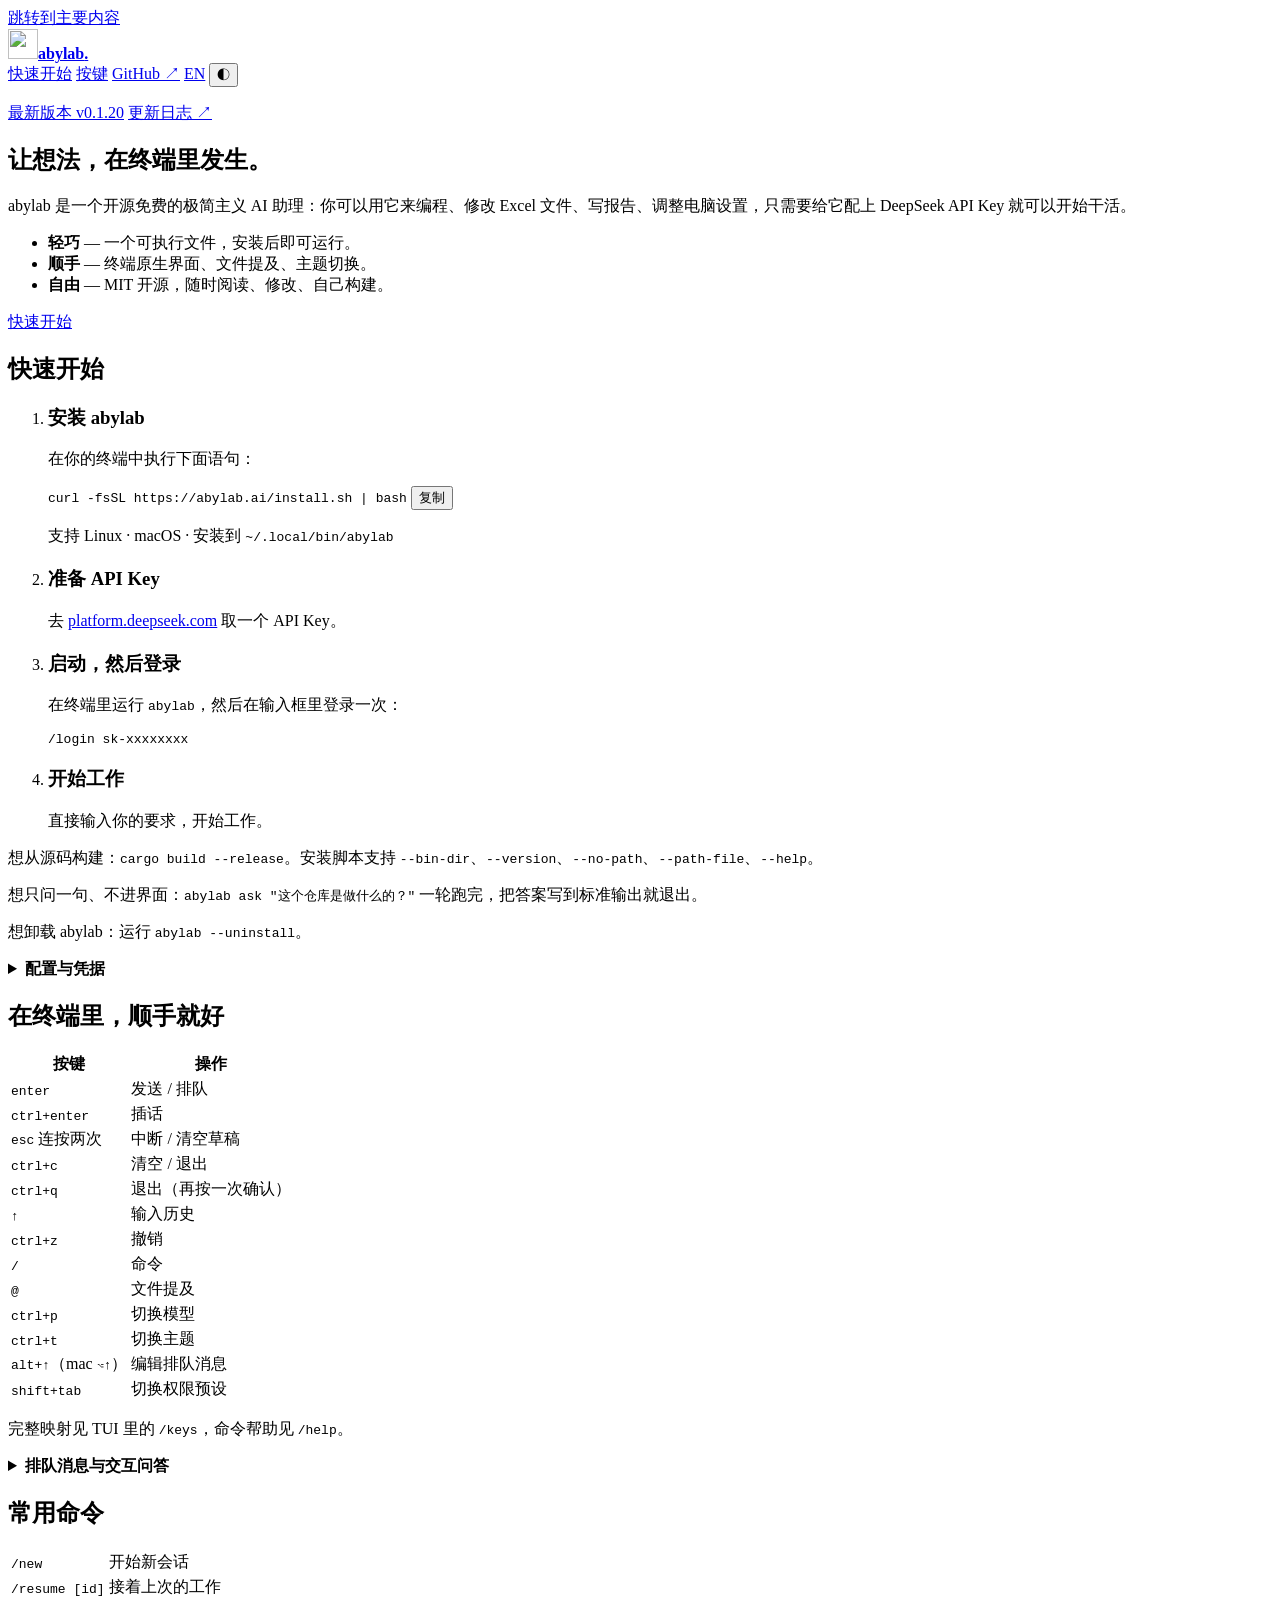
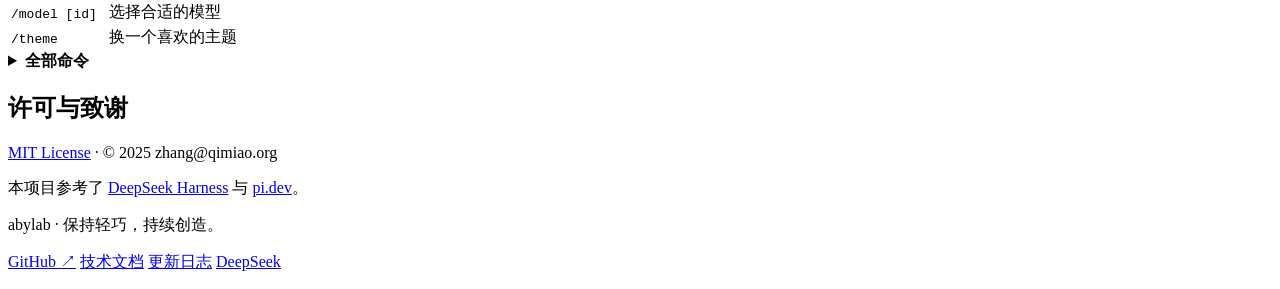
==== site/index.html @ 1bea9beb "Name the current release in the READMEs and on the homepage The READMEs gain a latest-release badge " ====
<!DOCTYPE html>
<html lang="zh-CN">
<head>
<meta charset="utf-8">
<meta name="viewport" content="width=device-width, initial-scale=1">
<title>abylab — 开源免费的极简主义 AI 助理</title>
<meta name="description" content="abylab 是一个开源免费的极简主义 AI 助理：装完就是一个可执行文件，没有依赖，启动飞快。">
<link rel="canonical" href="https://abylab.ai/">
<link rel="alternate" hreflang="en" href="https://abylab.ai/en/">
<link rel="icon" href="/favicon.svg" type="image/svg+xml">
<meta name="theme-color" content="#f6f7f2">
<meta property="og:type" content="website">
<meta property="og:url" content="https://abylab.ai/">
<meta property="og:title" content="abylab — 开源免费的极简主义 AI 助理">
<meta property="og:description" content="一个可执行文件，没有依赖，启动飞快，开源免费。">
<meta property="og:locale" content="zh_CN">
<link rel="stylesheet" href="/vendor/pico.min.css">
<link rel="stylesheet" href="/styles.css">
<script>try{var t=localStorage.getItem("theme");if(t==="dark"||t==="light")document.documentElement.dataset.theme=t}catch(e){}</script>
</head>
<body>
<a class="skip-link" href="#main">跳转到主要内容</a>
<header class="container site-header">
  <a href="/" class="brand" aria-label="abylab 首页"><img src="/favicon.svg" width="30" height="30" alt=""><strong>abylab<span class="brand-dot">.</span></strong></a>
  <nav class="site-nav" aria-label="主导航">
    <a href="#start">快速开始</a>
    <a href="#keys">按键</a>
    <a class="github-link" href="https://github.com/zhang0098/abylab" rel="noopener">GitHub ↗</a>
    <a href="/en/" hreflang="en" lang="en">EN</a>
    <button type="button" id="theme-toggle" class="theme-toggle" aria-label="切换深色 / 浅色" data-label-dark="切换到深色" data-label-light="切换到浅色">◐</button>
  </nav>
</header>

<main id="main" class="container">
  <section class="hero" aria-labelledby="hero-title">
    <p class="version-line">
      <a class="version-chip" href="https://github.com/zhang0098/abylab/releases/latest" rel="noopener">最新版本 <span class="version-number" data-latest-version>v0.1.20</span></a>
      <a class="version-changelog" href="https://github.com/zhang0098/abylab/blob/main/CHANGELOG.md" rel="noopener">更新日志 ↗</a>
    </p>
    <h1 id="hero-title">让想法，在终端里发生。</h1>
    <p class="lead">abylab 是一个开源免费的极简主义 AI 助理：你可以用它来编程、修改 Excel 文件、写报告、调整电脑设置，只需要给它配上 DeepSeek API Key 就可以开始干活。</p>
    <ul class="bullets">
      <li><strong>轻巧</strong> — 一个可执行文件，安装后即可运行。</li>
      <li><strong>顺手</strong> — 终端原生界面、文件提及、主题切换。</li>
      <li><strong>自由</strong> — MIT 开源，随时阅读、修改、自己构建。</li>
    </ul>
    <a class="button-primary" href="#start">快速开始</a>
  </section>

  <section id="start" aria-labelledby="start-title">
    <h2 id="start-title">快速开始</h2>
    <ol class="steps">
      <li>
        <h3>安装 abylab</h3>
        <p>在你的终端中执行下面语句：</p>
        <div class="install">
          <code id="install-cmd">curl -fsSL https://abylab.ai/install.sh | bash</code>
          <button type="button" class="copy" data-copy="#install-cmd" data-copied="已复制" data-copy-error="请手动复制">复制</button>
        </div>
        <p class="note">支持 Linux · macOS · 安装到 <code>~/.local/bin/abylab</code></p>
      </li>
      <li>
        <h3>准备 API Key</h3>
        <p>去 <a href="https://platform.deepseek.com/" rel="noopener">platform.deepseek.com</a> 取一个 API Key。</p>
      </li>
      <li>
        <h3>启动，然后登录</h3>
        <p>在终端里运行 <code>abylab</code>，然后在输入框里登录一次：</p>
        <pre><code>/login sk-xxxxxxxx</code></pre>
      </li>
      <li>
        <h3>开始工作</h3>
        <p>直接输入你的要求，开始工作。</p>
      </li>
    </ol>
    <div class="notes">
      <p>想从源码构建：<code>cargo build --release</code>。安装脚本支持 <code>--bin-dir</code>、<code>--version</code>、<code>--no-path</code>、<code>--path-file</code>、<code>--help</code>。</p>
      <p>想只问一句、不进界面：<code>abylab ask "这个仓库是做什么的？"</code> 一轮跑完，把答案写到标准输出就退出。</p>
      <p>想卸载 abylab：运行 <code>abylab --uninstall</code>。</p>
    </div>
    <details>
      <summary><strong>配置与凭据</strong></summary>
      <p><code>/login</code> 存下就生效，不用重启。API Key 写入 <code>~/.abylab/.credentials.yaml</code>（0600，仅属主可读）。凭据永远不从环境变量读：abylab 不读 <code>DEEPSEEK_API_KEY</code>，也不读任何别的凭据环境变量；<code>--api-key &lt;key&gt;</code> 只是本次运行的覆盖项，永远不会落盘。</p>
      <p>你的偏好存在 <code>$ABYLAB_HOME/settings.json</code>：界面语言（默认中文）、模型、推理强度、权限预设，以及外观（明暗 + 主题包）。命令行开关只覆盖本次运行。</p>
    </details>
  </section>

  <section id="keys" aria-labelledby="keys-title">
    <h2 id="keys-title">在终端里，顺手就好</h2>
    <div class="table-wrap">
      <table class="table-keys">
        <thead><tr><th scope="col">按键</th><th scope="col">操作</th></tr></thead>
        <tbody>
          <tr><td><kbd>enter</kbd></td><td>发送 / 排队</td></tr>
          <tr><td><kbd>ctrl+enter</kbd></td><td>插话</td></tr>
          <tr><td><kbd>esc</kbd> 连按两次</td><td>中断 / 清空草稿</td></tr>
          <tr><td><kbd>ctrl+c</kbd></td><td>清空 / 退出</td></tr>
          <tr><td><kbd>ctrl+q</kbd></td><td>退出（再按一次确认）</td></tr>
          <tr><td><kbd>↑</kbd></td><td>输入历史</td></tr>
          <tr><td><kbd>ctrl+z</kbd></td><td>撤销</td></tr>
          <tr><td><kbd>/</kbd></td><td>命令</td></tr>
          <tr><td><kbd>@</kbd></td><td>文件提及</td></tr>
          <tr><td><kbd>ctrl+p</kbd></td><td>切换模型</td></tr>
          <tr><td><kbd>ctrl+t</kbd></td><td>切换主题</td></tr>
          <tr><td><kbd>alt+↑</kbd>（mac <kbd>⌥↑</kbd>）</td><td>编辑排队消息</td></tr>
          <tr><td><kbd>shift+tab</kbd></td><td>切换权限预设</td></tr>
        </tbody>
      </table>
    </div>
    <p class="note">完整映射见 TUI 里的 <code>/keys</code>，命令帮助见 <code>/help</code>。</p>
    <details>
      <summary><strong>排队消息与交互问答</strong></summary>
      <p><kbd>alt+↑</kbd> 只在有排队消息、草稿为空时打开列表：<kbd>↑/↓</kbd> 选择 · <kbd>enter</kbd> 编辑 · <kbd>ctrl+enter</kbd> 把这条插话进正在跑的轮次 · <kbd>ctrl+d</kbd> 删除（同一行按两次）。</p>
      <p>任务执行中，abylab 可以弹出问题并等待你的回答。问题可以是是/否、多个选项的单选或多选，也可以直接输入文字；用 <kbd>↑/↓</kbd> 选择、空格切换多选、<kbd>enter</kbd> 提交、<kbd>esc</kbd> 取消。</p>
    </details>
  </section>

  <section id="commands" aria-labelledby="commands-title">
    <h2 id="commands-title">常用命令</h2>
    <div class="table-wrap">
      <table>
        <tbody>
          <tr><td><code>/new</code></td><td>开始新会话</td></tr>
          <tr><td><code>/resume [id]</code></td><td>接着上次的工作</td></tr>
          <tr><td><code>/model [id]</code></td><td>选择合适的模型</td></tr>
          <tr><td><code>/theme</code></td><td>换一个喜欢的主题</td></tr>
        </tbody>
      </table>
    </div>
    <details>
      <summary><strong>全部命令</strong></summary>
      <div class="command-groups">
        <div class="command-group">
          <h4>会话与任务</h4>
          <p><code>/new</code> <code>/resume [id]</code> <code>/delete</code> <code>/compact</code> <code>/goal</code> <code>/clear</code></p>
        </div>
        <div class="command-group">
          <h4>模型与权限</h4>
          <p><code>/model [id]</code> <code>/effort [off|low|high|max]</code> <code>/permission [preset]</code></p>
        </div>
        <div class="command-group">
          <h4>输入与外观</h4>
          <p><code>/vim [on|off]</code> <code>/image &lt;path&gt; [text]</code> <code>/clip [text]</code> <code>/theme [dark|light|pack]</code> <code>/lang [zh|en]</code></p>
        </div>
        <div class="command-group">
          <h4>帮助与扩展</h4>
          <p><code>/help</code> <code>/keys</code> <code>/status</code> <code>/skill &lt;name&gt; [args]</code> <code>/quit</code></p>
        </div>
      </div>
    </details>
  </section>

  <section id="license" aria-labelledby="license-title">
    <h2 id="license-title">许可与致谢</h2>
    <p><a href="https://github.com/zhang0098/abylab/blob/main/LICENSE" rel="noopener">MIT License</a> · © 2025 zhang@qimiao.org</p>
    <p>本项目参考了 <a href="https://github.com/deepseek-ai/deepseek-harness" rel="noopener">DeepSeek Harness</a> 与 <a href="https://pi.dev/" rel="noopener">pi.dev</a>。</p>
  </section>
</main>

<footer class="container site-footer">
  <p>abylab · 保持轻巧，持续创造。</p>
  <nav class="footer-links" aria-label="相关链接">
    <a href="https://github.com/zhang0098/abylab" rel="noopener">GitHub ↗</a>
    <a href="https://github.com/zhang0098/abylab/blob/main/TECH.md" rel="noopener">技术文档</a>
    <a href="https://github.com/zhang0098/abylab/blob/main/CHANGELOG.md" rel="noopener">更新日志</a>
    <a href="https://platform.deepseek.com/" rel="noopener">DeepSeek</a>
  </nav>
</footer>
<p id="copy-status" class="sr-only" role="status" aria-live="polite"></p>
<script src="/app.js" defer></script>
</body>
</html>
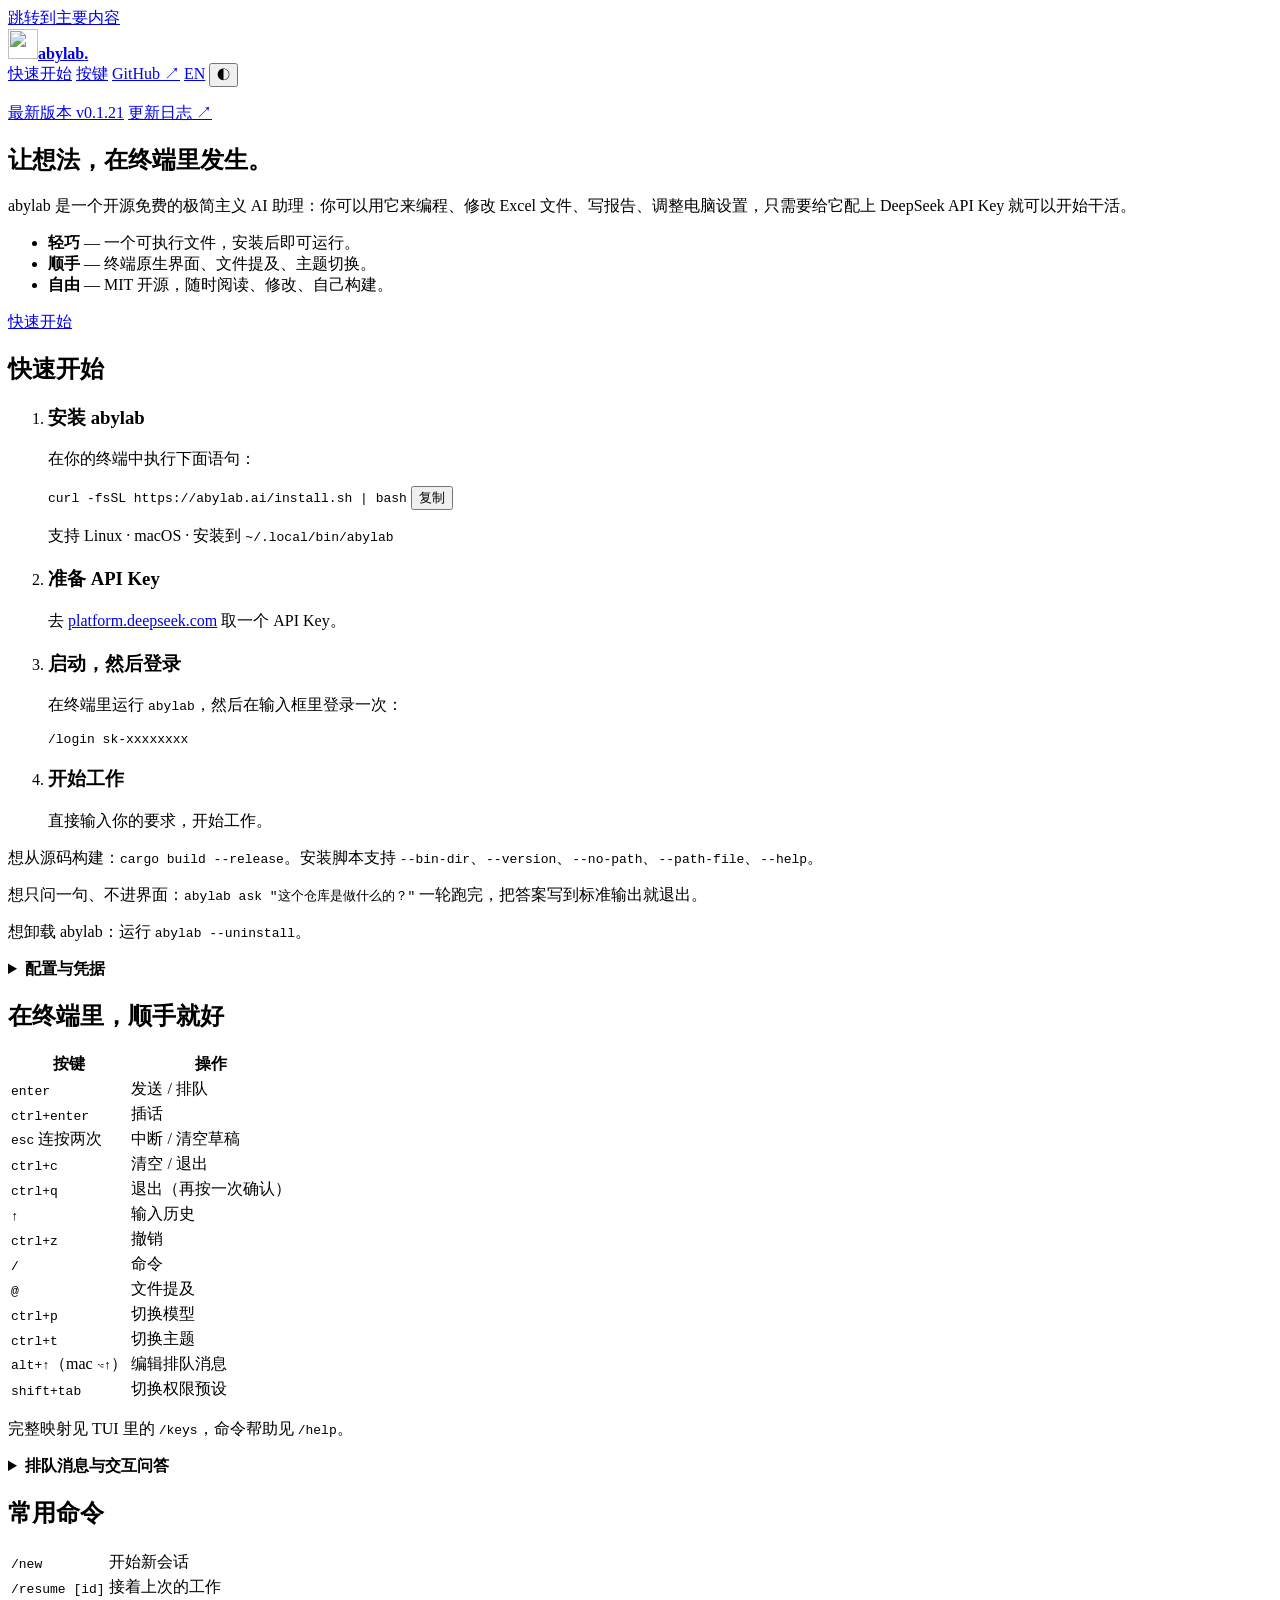
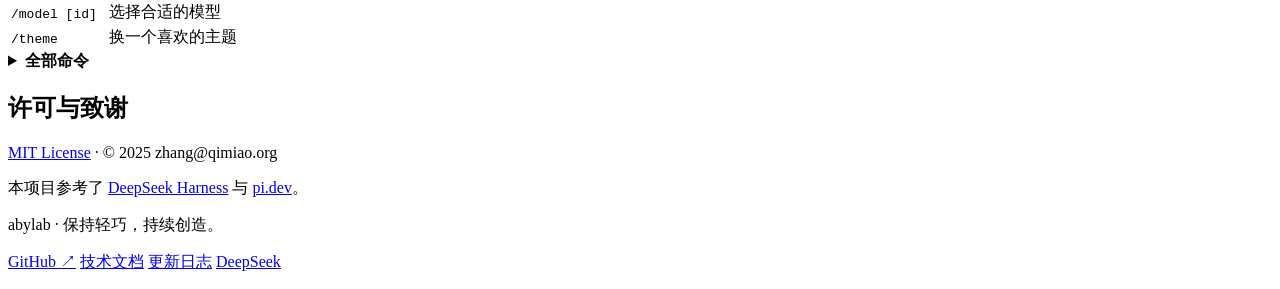
==== commit 3f7a1596: "Release 0.1.21 Bump the three crates in lockstep so the compiled-in version matches the tag. release" ====
--- a/site/index.html
+++ b/site/index.html
@@ -34,7 +34,7 @@
 <main id="main" class="container">
   <section class="hero" aria-labelledby="hero-title">
     <p class="version-line">
-      <a class="version-chip" href="https://github.com/zhang0098/abylab/releases/latest" rel="noopener">最新版本 <span class="version-number" data-latest-version>v0.1.20</span></a>
+      <a class="version-chip" href="https://github.com/zhang0098/abylab/releases/latest" rel="noopener">最新版本 <span class="version-number" data-latest-version>v0.1.21</span></a>
       <a class="version-changelog" href="https://github.com/zhang0098/abylab/blob/main/CHANGELOG.md" rel="noopener">更新日志 ↗</a>
     </p>
     <h1 id="hero-title">让想法，在终端里发生。</h1>
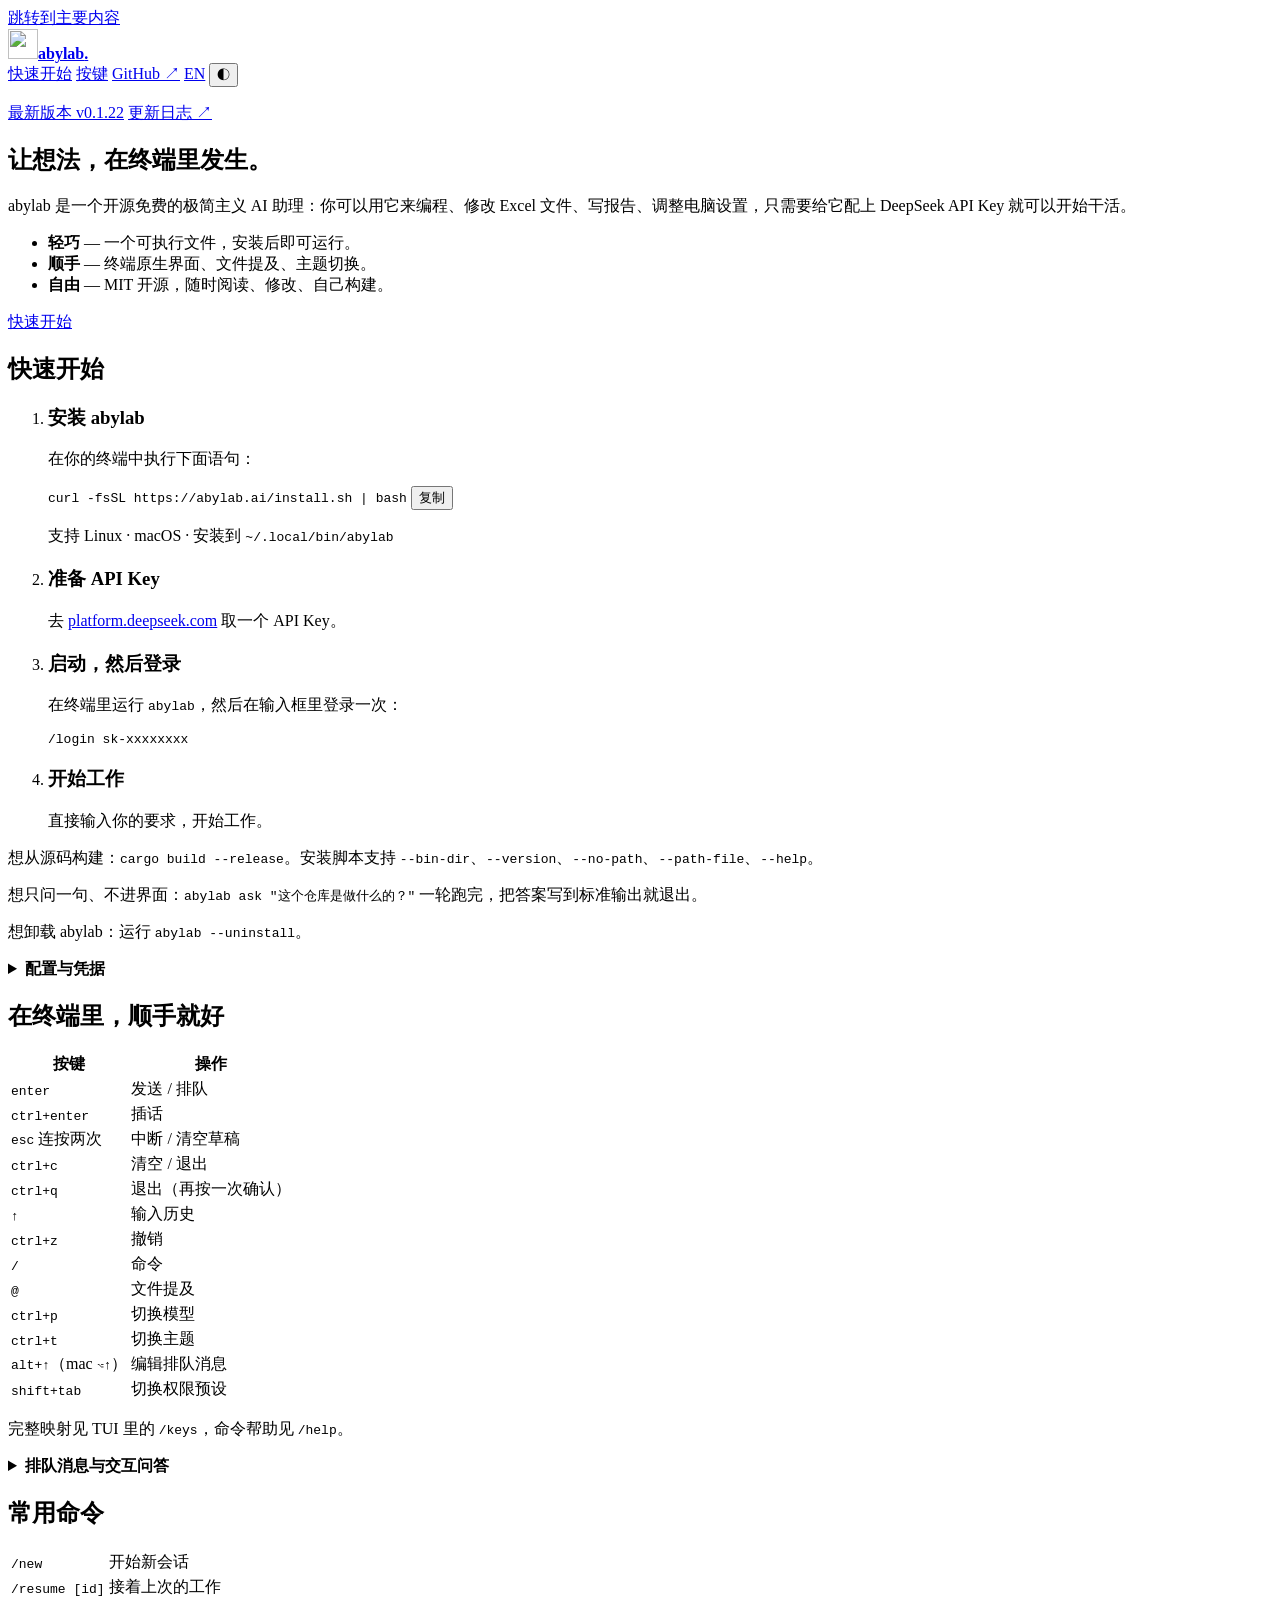
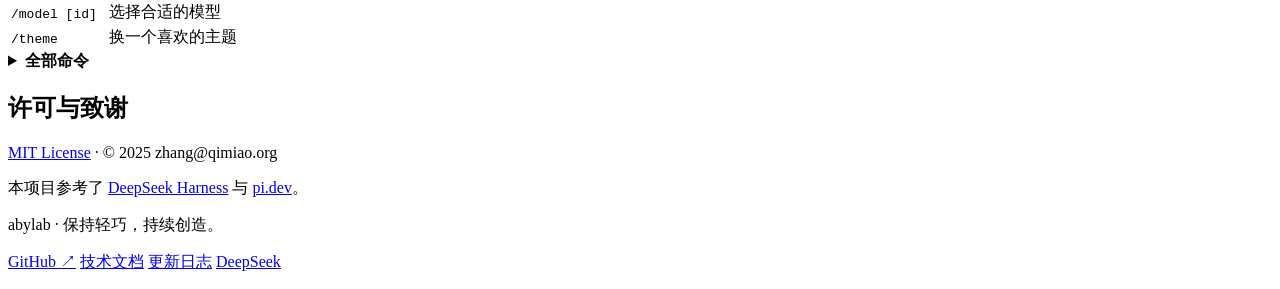
==== commit b260e95d: "Release 0.1.22 Bump the three crates in lockstep so the compiled-in version matches the tag. release" ====
--- a/site/index.html
+++ b/site/index.html
@@ -34,7 +34,7 @@
 <main id="main" class="container">
   <section class="hero" aria-labelledby="hero-title">
     <p class="version-line">
-      <a class="version-chip" href="https://github.com/zhang0098/abylab/releases/latest" rel="noopener">最新版本 <span class="version-number" data-latest-version>v0.1.21</span></a>
+      <a class="version-chip" href="https://github.com/zhang0098/abylab/releases/latest" rel="noopener">最新版本 <span class="version-number" data-latest-version>v0.1.22</span></a>
       <a class="version-changelog" href="https://github.com/zhang0098/abylab/blob/main/CHANGELOG.md" rel="noopener">更新日志 ↗</a>
     </p>
     <h1 id="hero-title">让想法，在终端里发生。</h1>
@@ -140,7 +140,7 @@
         </div>
         <div class="command-group">
           <h4>输入与外观</h4>
-          <p><code>/vim [on|off]</code> <code>/image &lt;path&gt; [text]</code> <code>/clip [text]</code> <code>/theme [dark|light|pack]</code> <code>/lang [zh|en]</code></p>
+          <p><code>/vim [on|off]</code> <code>/image &lt;path|@path&gt; [text]</code> <code>/clip [text]</code> <code>/theme [dark|light|pack]</code> <code>/lang [zh|en]</code></p>
         </div>
         <div class="command-group">
           <h4>帮助与扩展</h4>
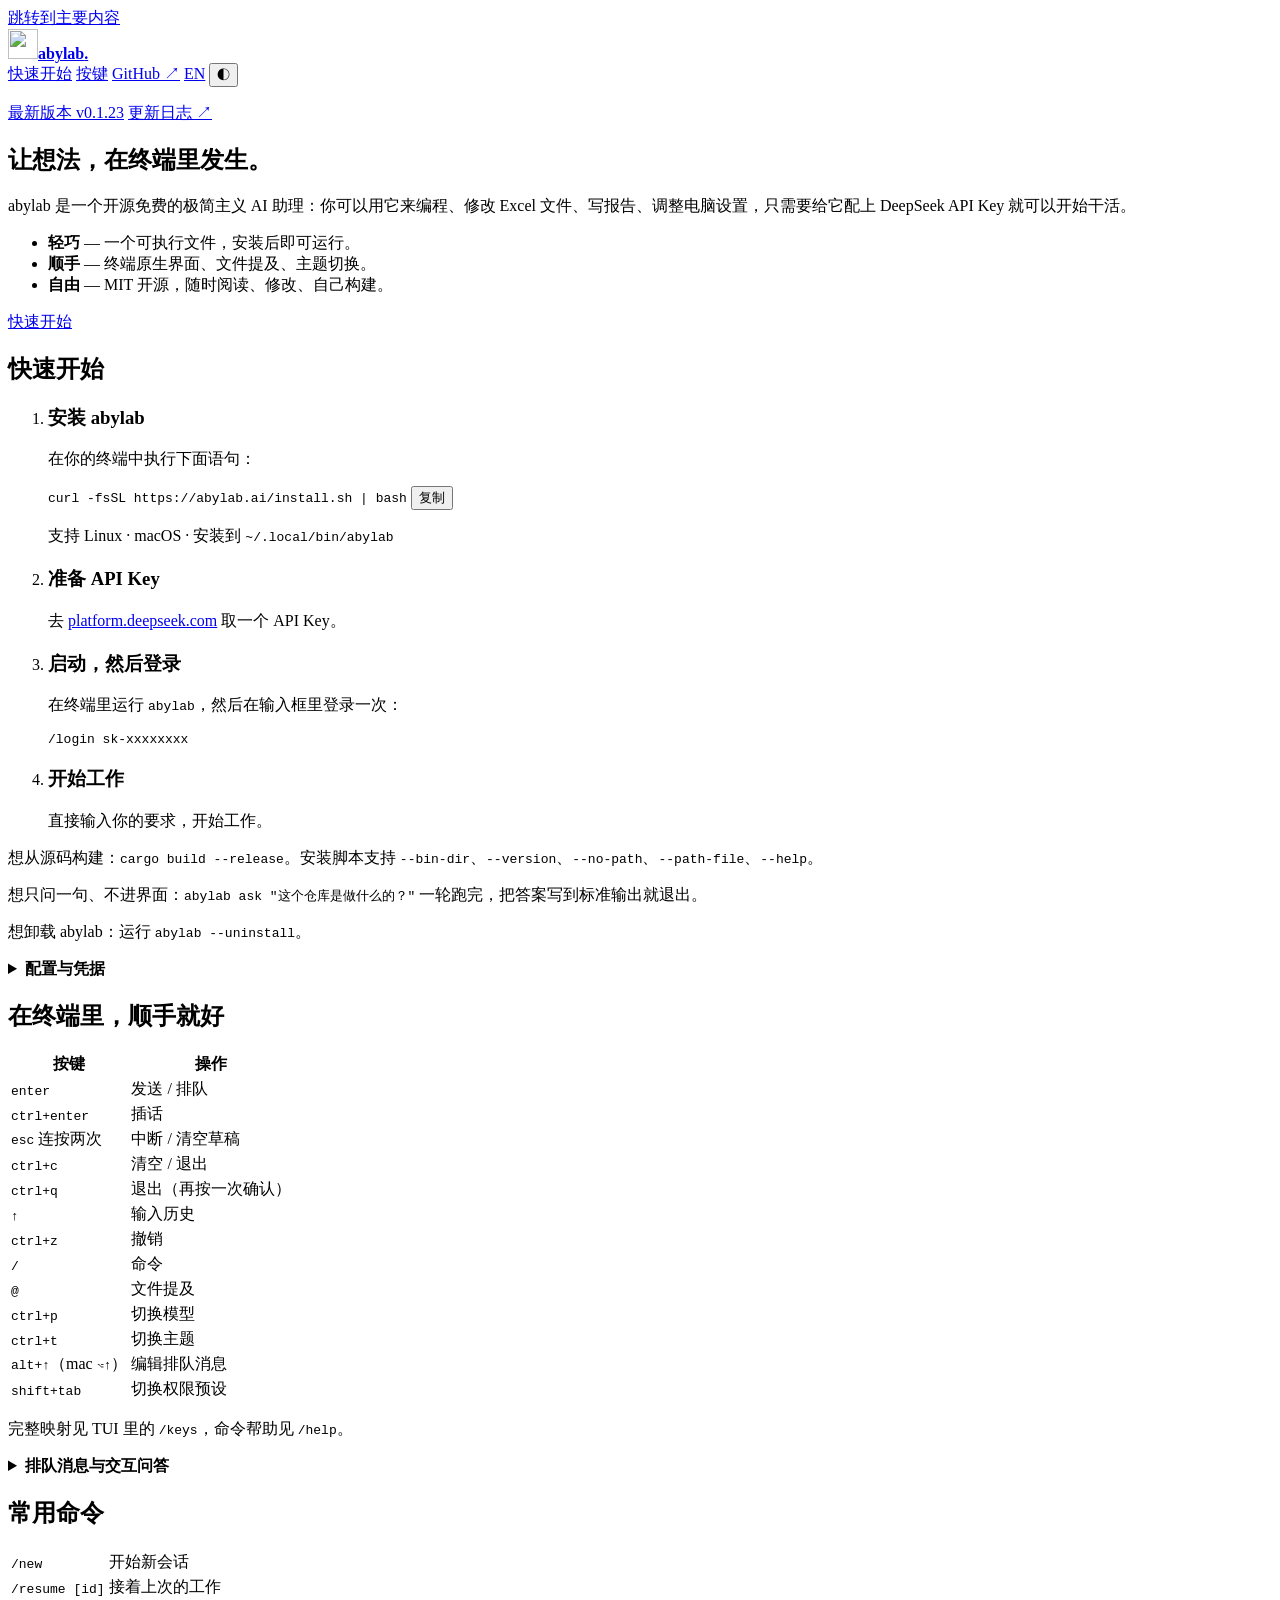
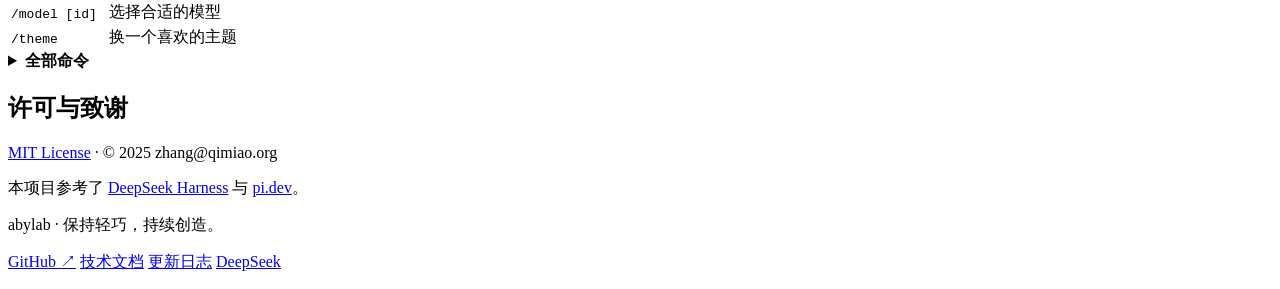
==== commit 9201c6fe: "Release 0.1.23 Bump the three crates in lockstep so the compiled-in version matches the tag. release" ====
--- a/site/index.html
+++ b/site/index.html
@@ -34,7 +34,7 @@
 <main id="main" class="container">
   <section class="hero" aria-labelledby="hero-title">
     <p class="version-line">
-      <a class="version-chip" href="https://github.com/zhang0098/abylab/releases/latest" rel="noopener">最新版本 <span class="version-number" data-latest-version>v0.1.22</span></a>
+      <a class="version-chip" href="https://github.com/zhang0098/abylab/releases/latest" rel="noopener">最新版本 <span class="version-number" data-latest-version>v0.1.23</span></a>
       <a class="version-changelog" href="https://github.com/zhang0098/abylab/blob/main/CHANGELOG.md" rel="noopener">更新日志 ↗</a>
     </p>
     <h1 id="hero-title">让想法，在终端里发生。</h1>
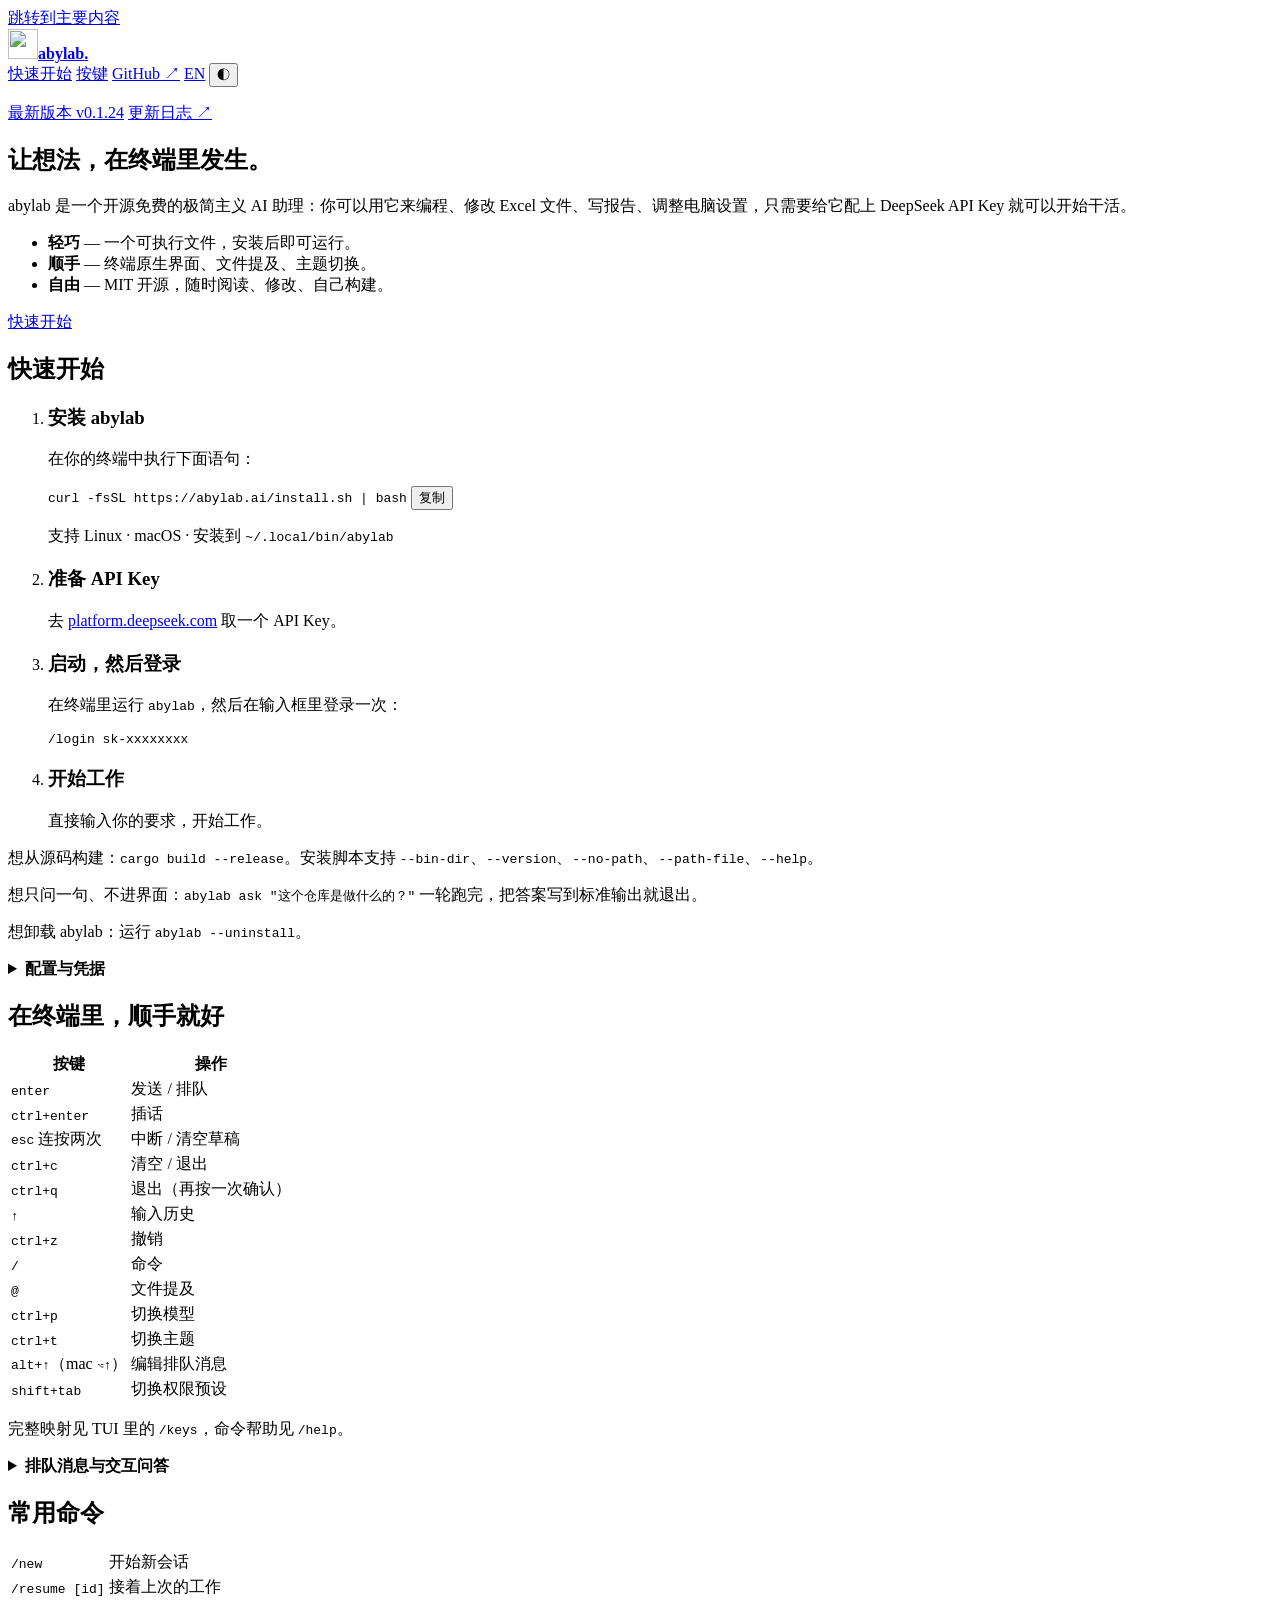
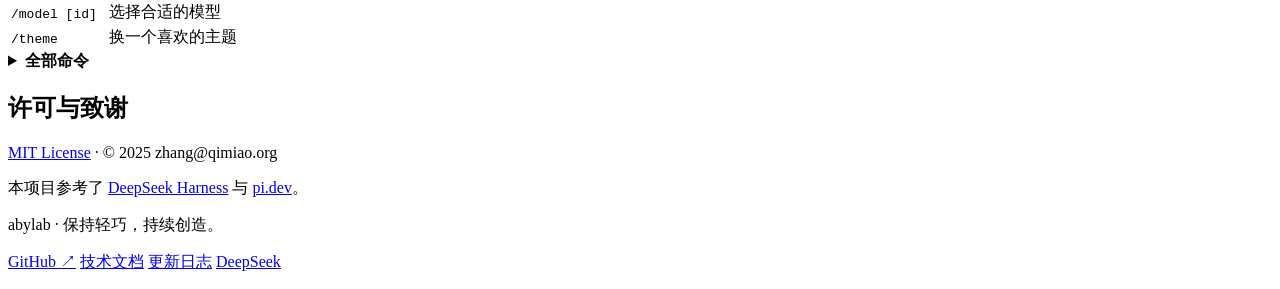
==== commit 0c5fb33b: "Release 0.1.24 Bump the three crates in lockstep so the compiled-in version matches the tag. release" ====
--- a/site/index.html
+++ b/site/index.html
@@ -34,7 +34,7 @@
 <main id="main" class="container">
   <section class="hero" aria-labelledby="hero-title">
     <p class="version-line">
-      <a class="version-chip" href="https://github.com/zhang0098/abylab/releases/latest" rel="noopener">最新版本 <span class="version-number" data-latest-version>v0.1.23</span></a>
+      <a class="version-chip" href="https://github.com/zhang0098/abylab/releases/latest" rel="noopener">最新版本 <span class="version-number" data-latest-version>v0.1.24</span></a>
       <a class="version-changelog" href="https://github.com/zhang0098/abylab/blob/main/CHANGELOG.md" rel="noopener">更新日志 ↗</a>
     </p>
     <h1 id="hero-title">让想法，在终端里发生。</h1>
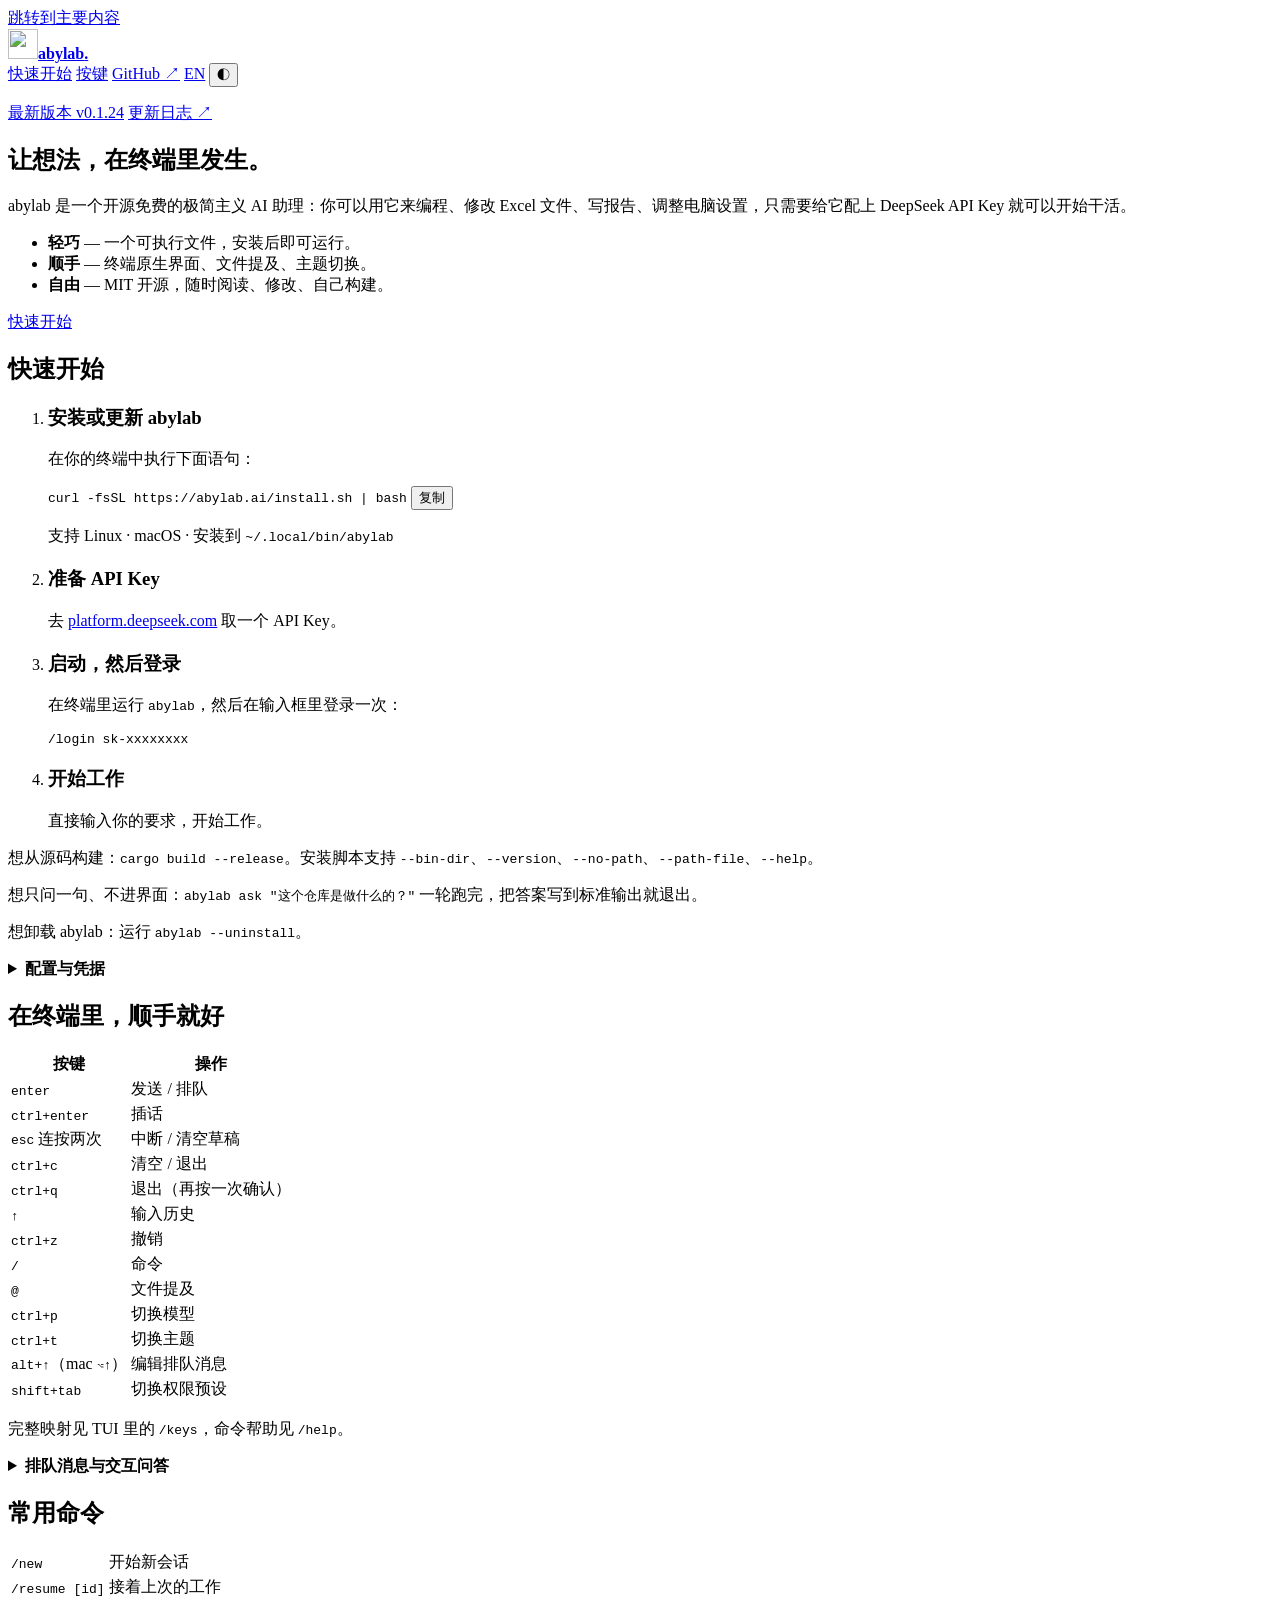
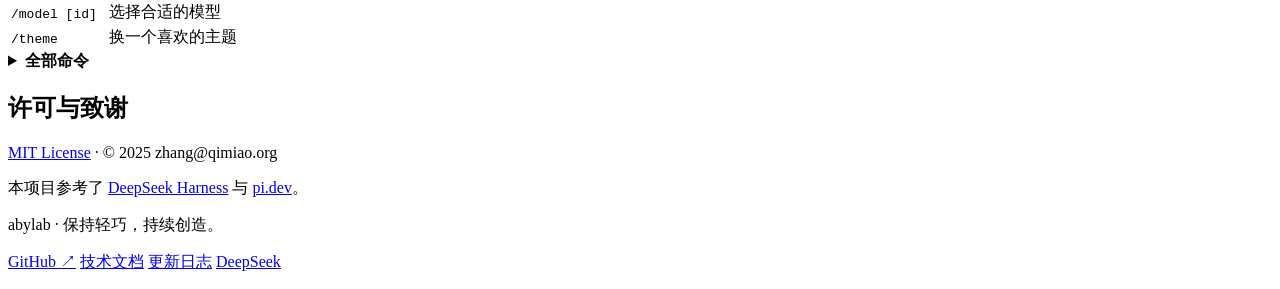
==== commit f1b10063: "Clarify installation and update instructions" ====
--- a/site/index.html
+++ b/site/index.html
@@ -51,7 +51,7 @@
     <h2 id="start-title">快速开始</h2>
     <ol class="steps">
       <li>
-        <h3>安装 abylab</h3>
+        <h3>安装或更新 abylab</h3>
         <p>在你的终端中执行下面语句：</p>
         <div class="install">
           <code id="install-cmd">curl -fsSL https://abylab.ai/install.sh | bash</code>
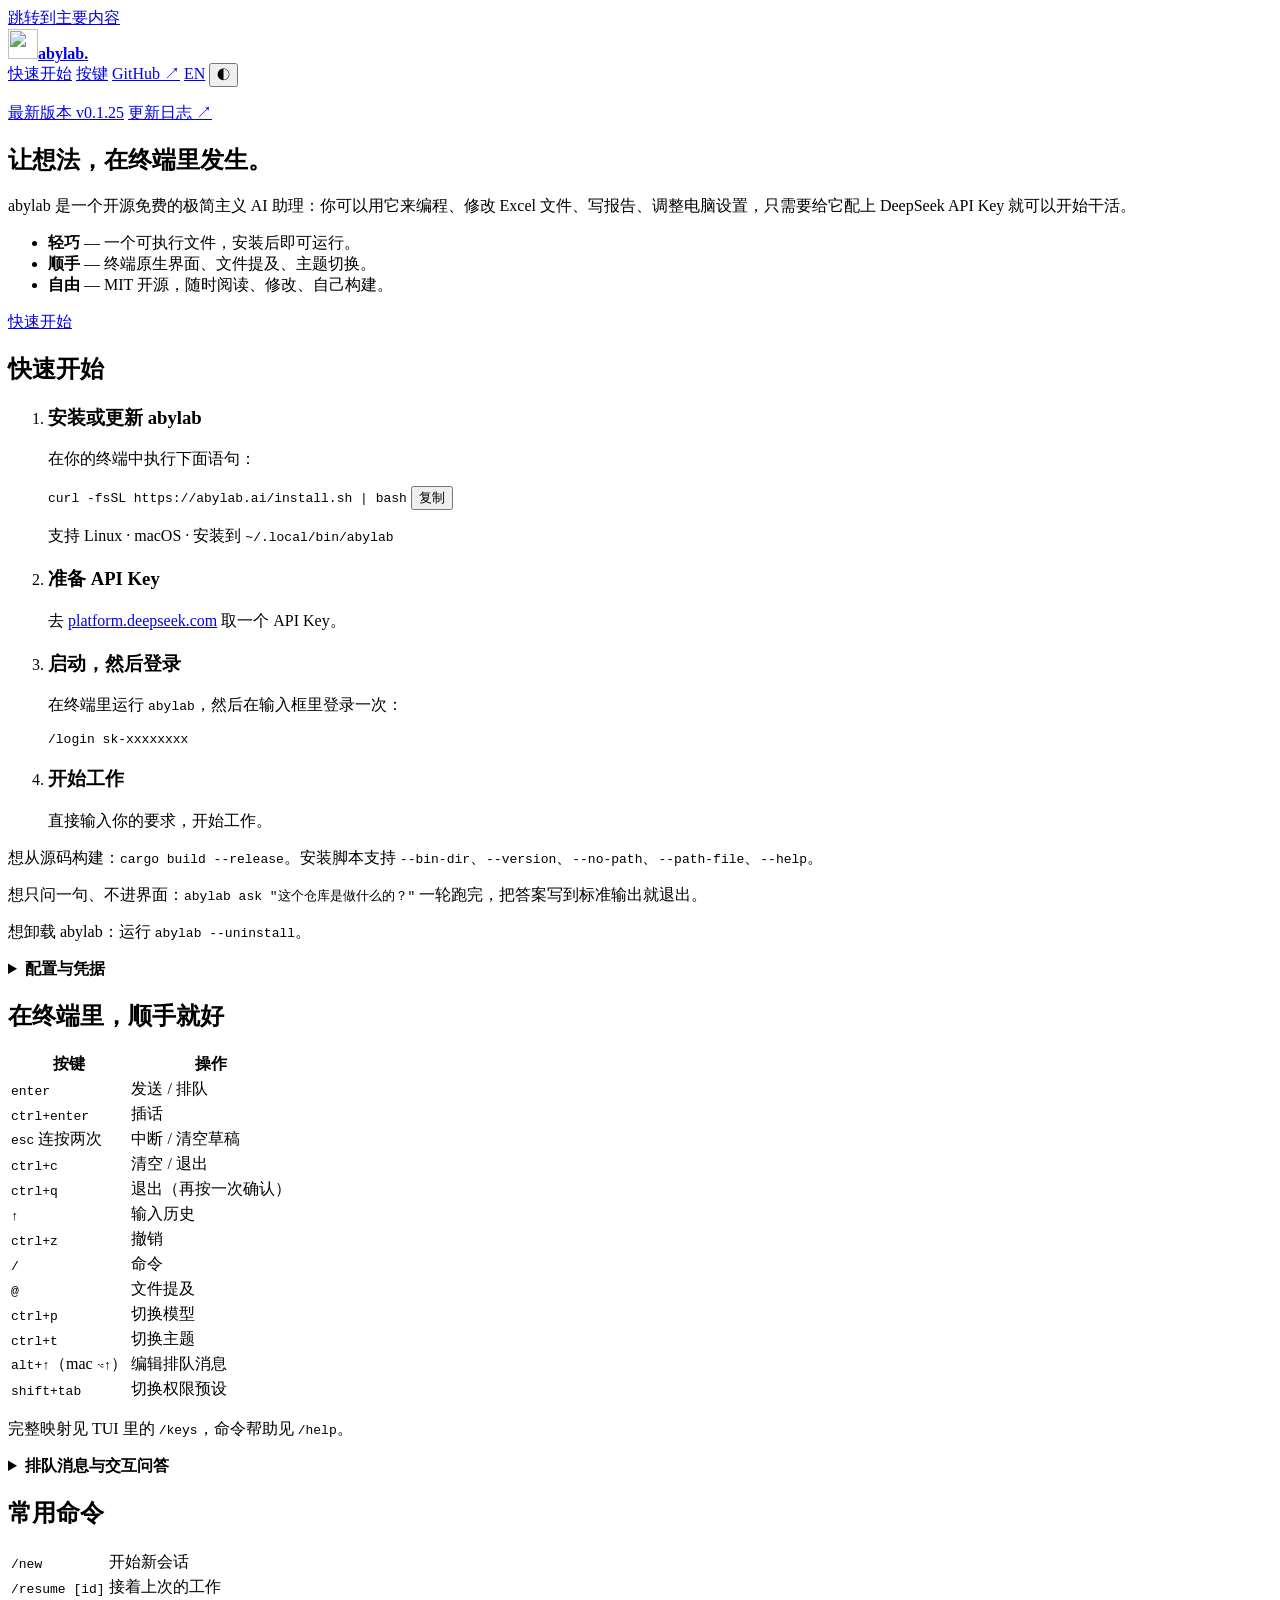
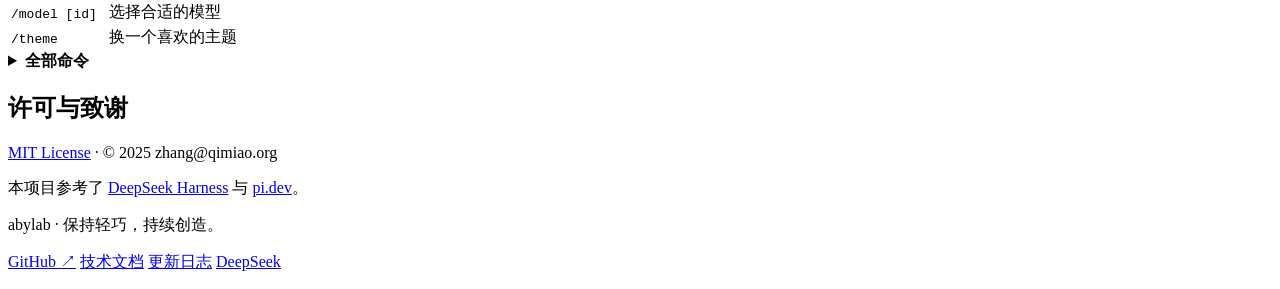
==== commit 56e591c9: "Release 0.1.25 Bump the three crates in lockstep so the compiled-in version matches the tag. release" ====
--- a/site/index.html
+++ b/site/index.html
@@ -34,7 +34,7 @@
 <main id="main" class="container">
   <section class="hero" aria-labelledby="hero-title">
     <p class="version-line">
-      <a class="version-chip" href="https://github.com/zhang0098/abylab/releases/latest" rel="noopener">最新版本 <span class="version-number" data-latest-version>v0.1.24</span></a>
+      <a class="version-chip" href="https://github.com/zhang0098/abylab/releases/latest" rel="noopener">最新版本 <span class="version-number" data-latest-version>v0.1.25</span></a>
       <a class="version-changelog" href="https://github.com/zhang0098/abylab/blob/main/CHANGELOG.md" rel="noopener">更新日志 ↗</a>
     </p>
     <h1 id="hero-title">让想法，在终端里发生。</h1>
